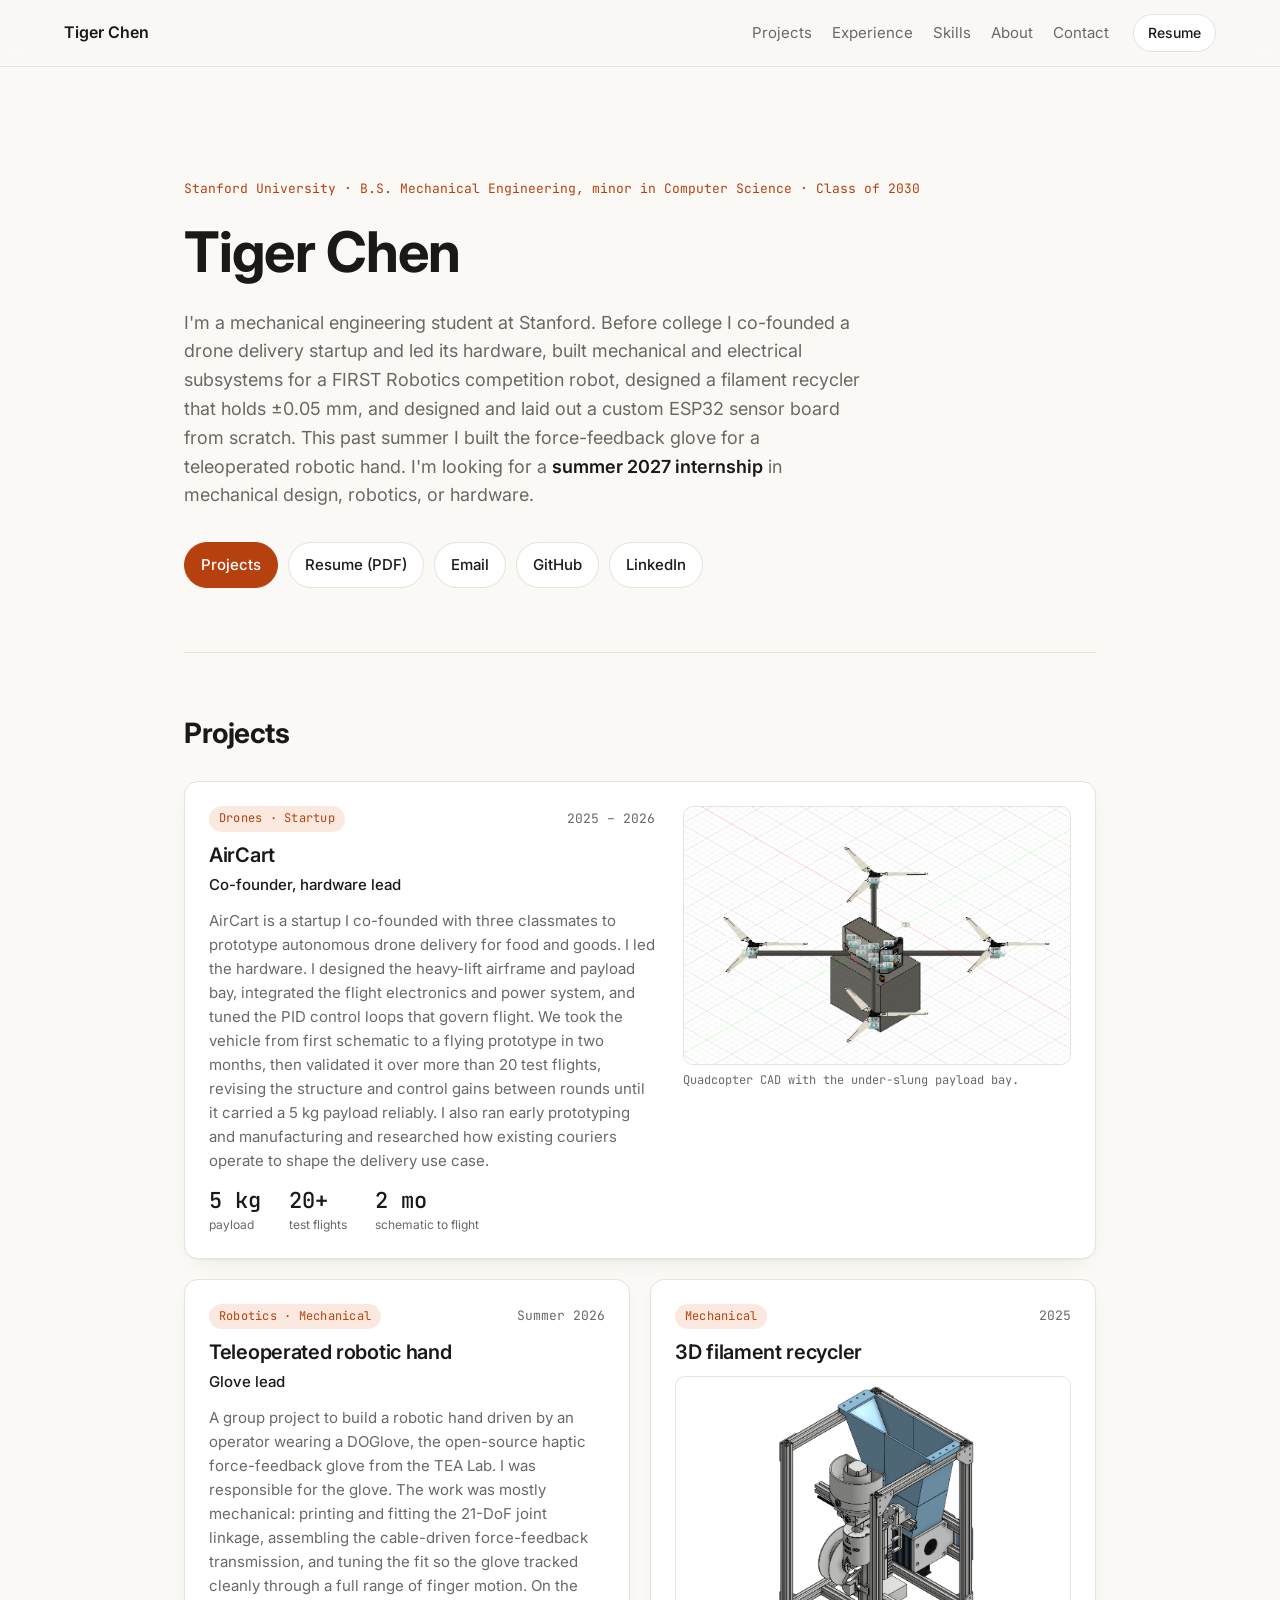
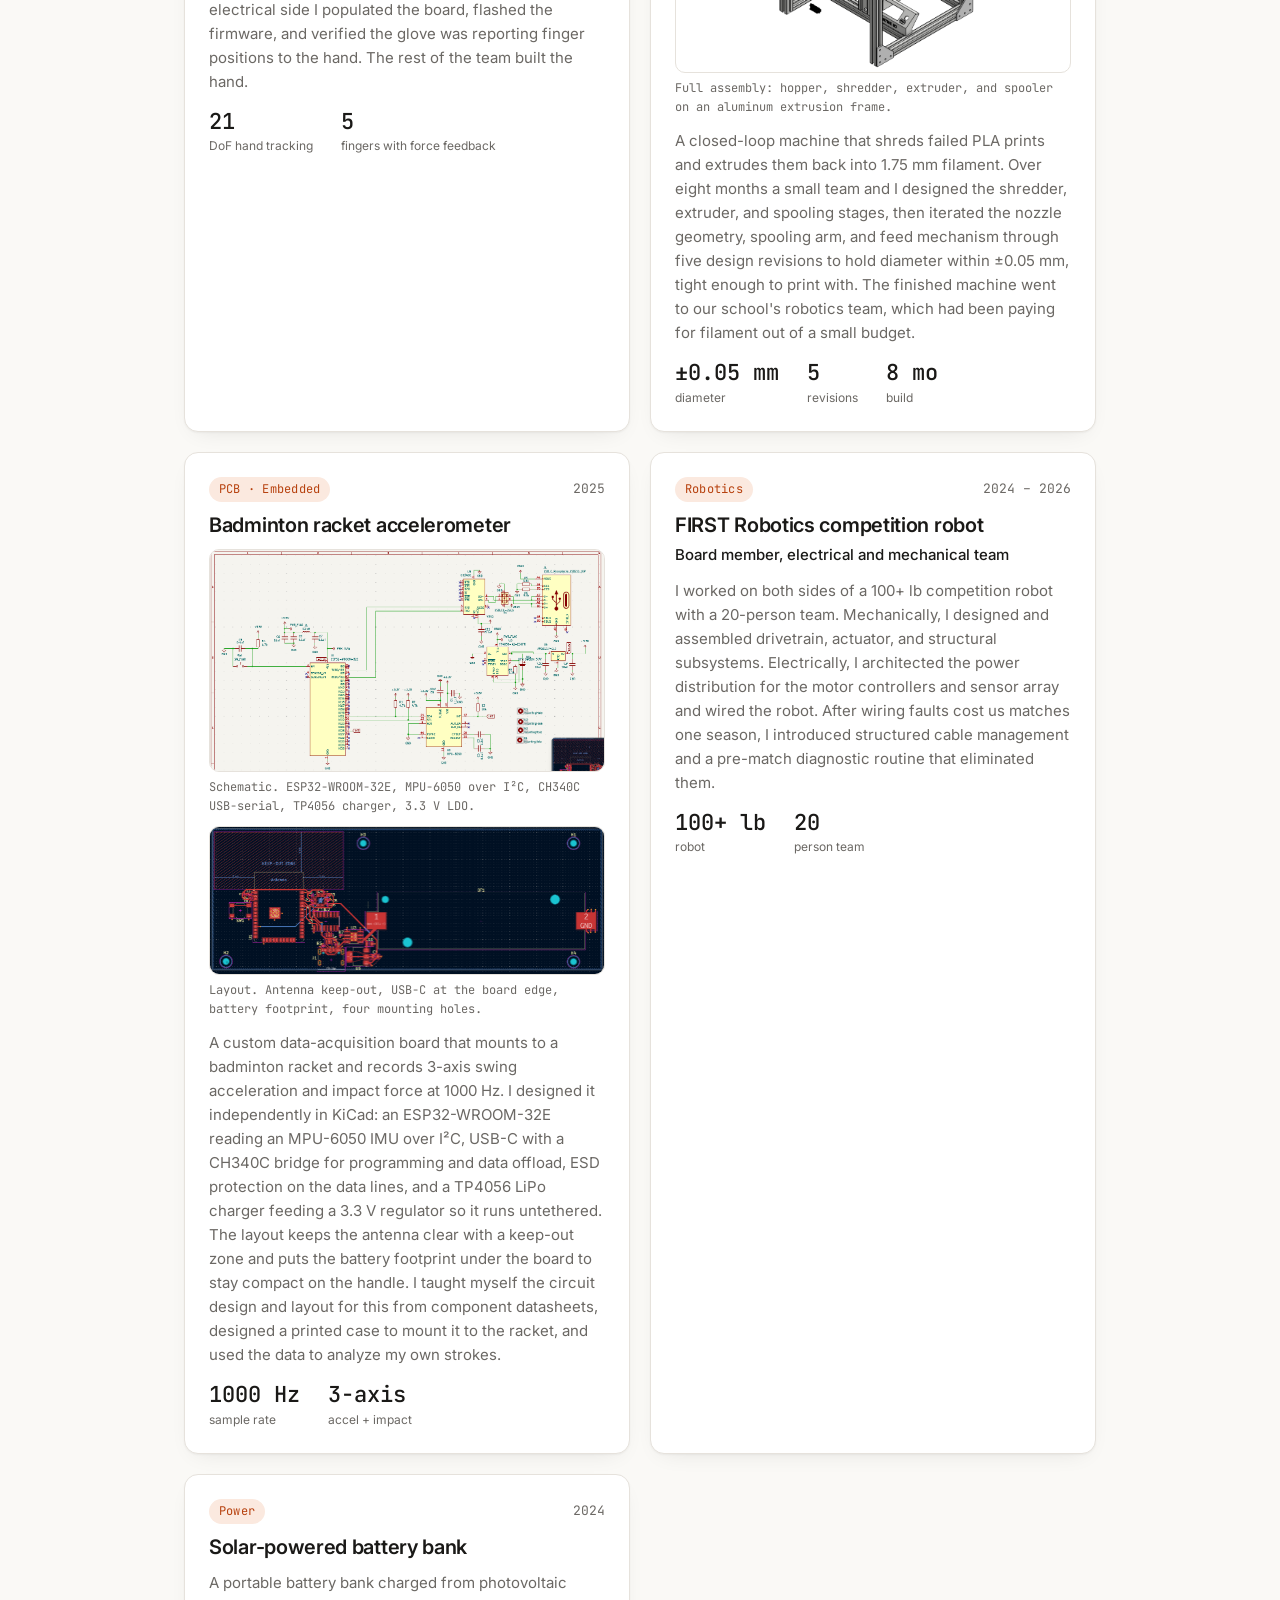
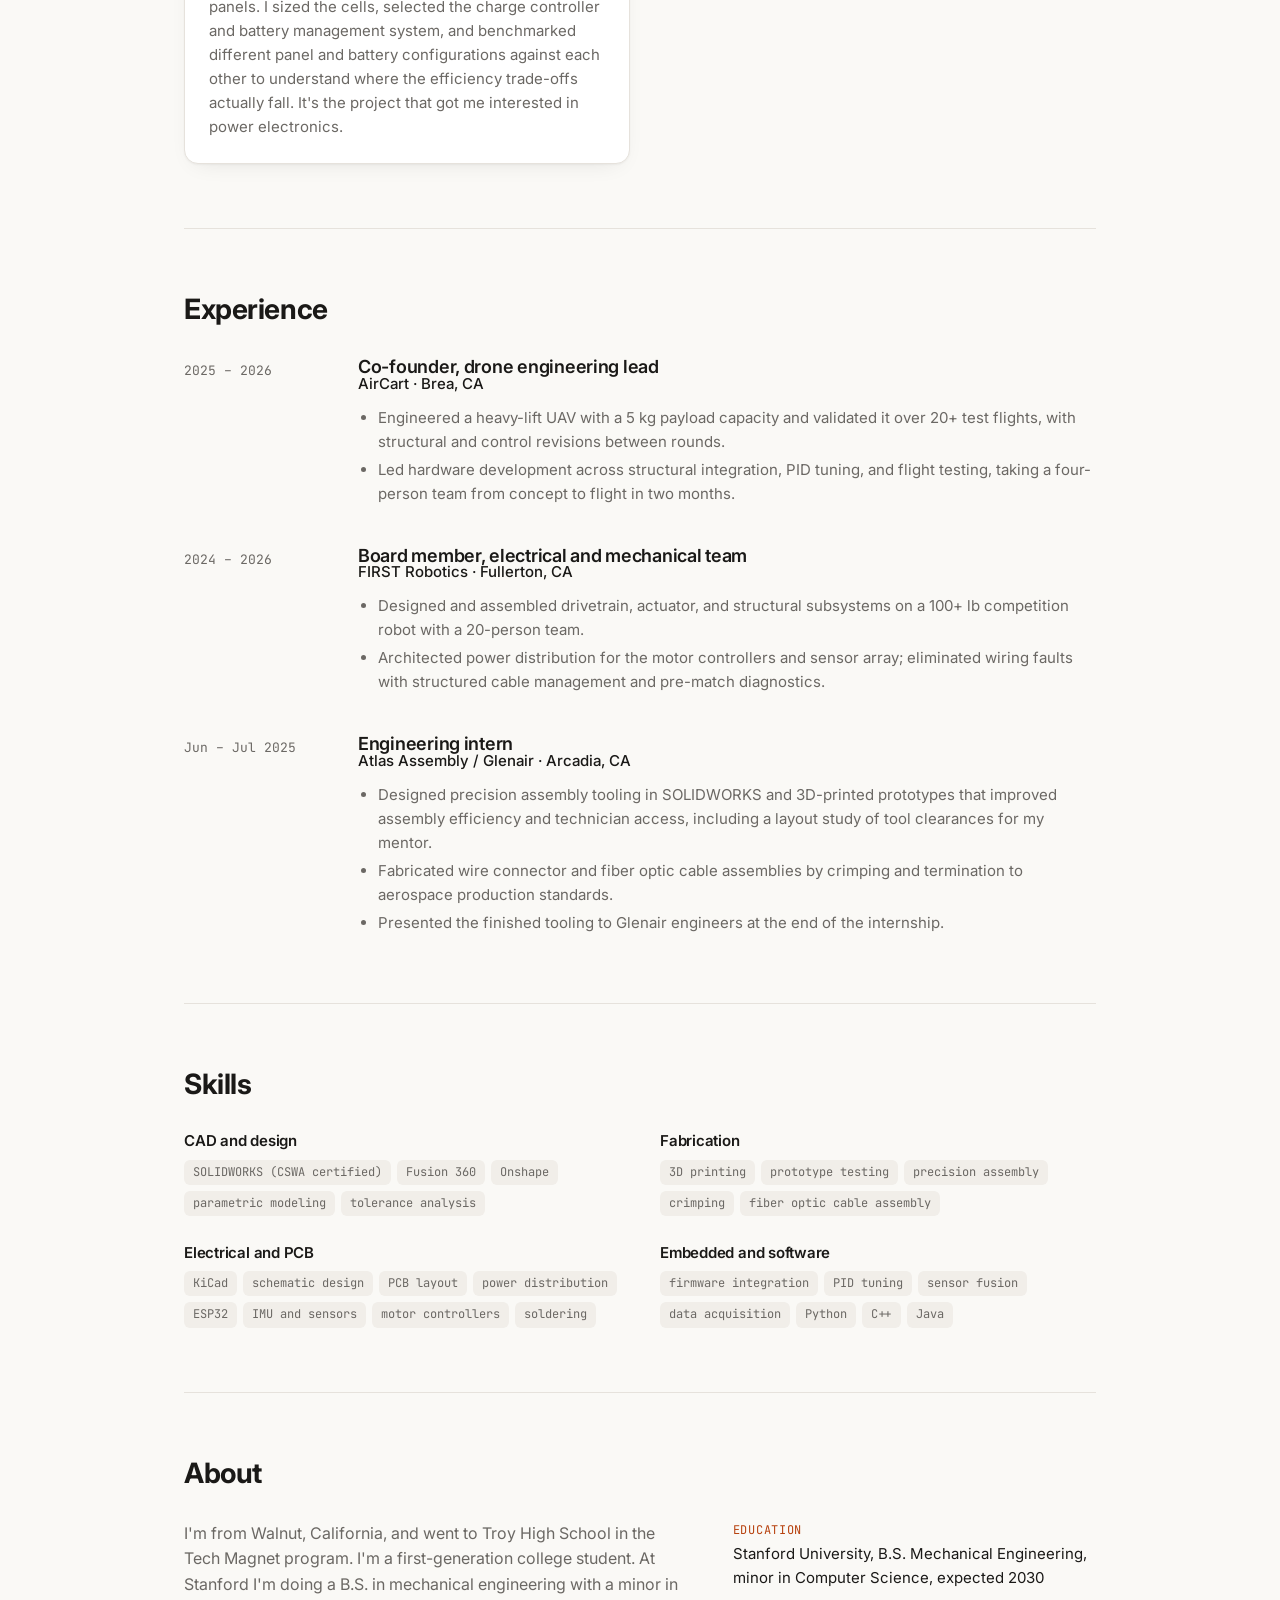
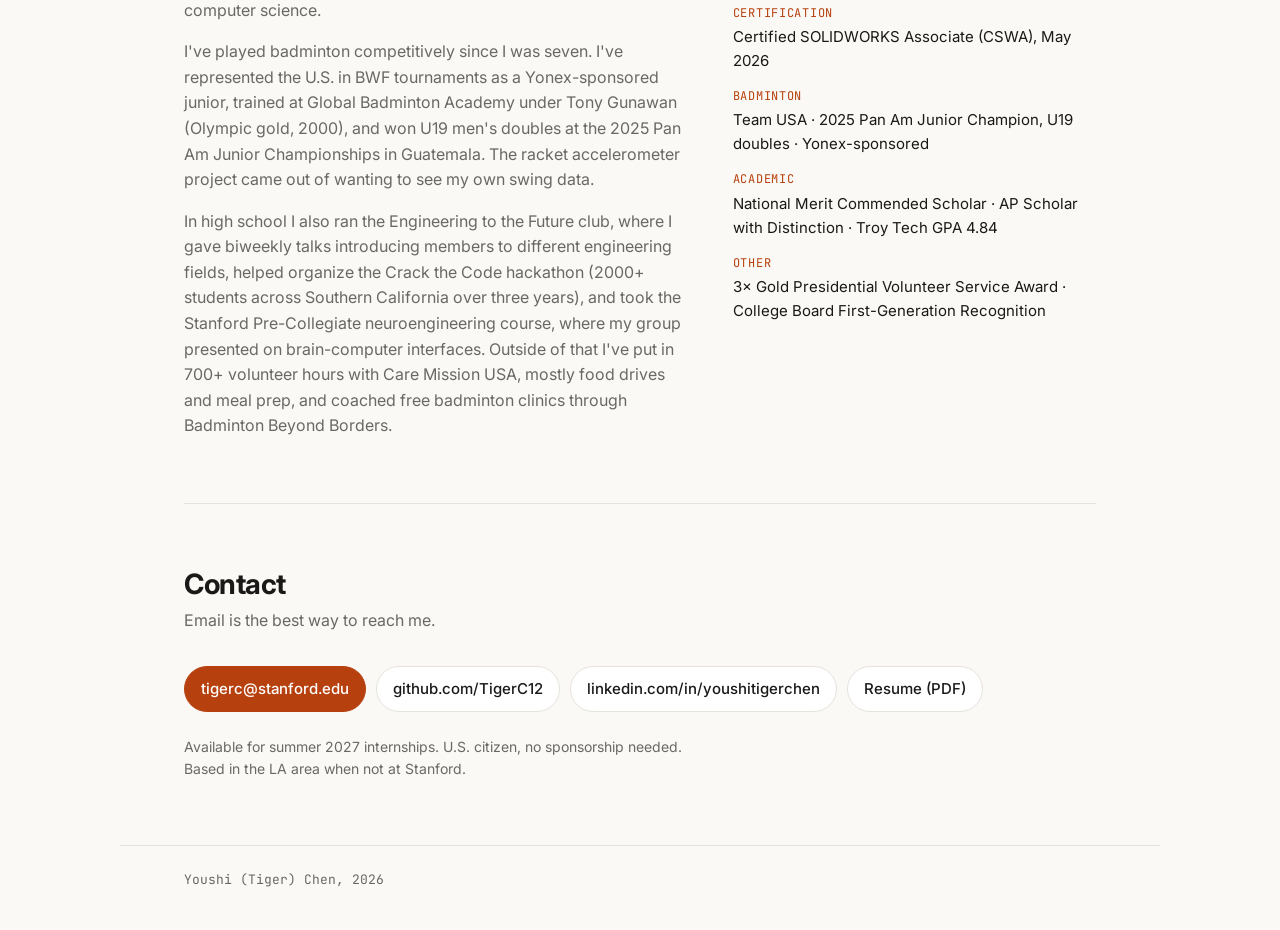
==== index.html @ f703af10 "Portfolio site Co-Authored-By: Claude Fable 5.1 <noreply@anthropic.com>" ====
<!doctype html>
<html lang="en">
<head>
  <meta charset="utf-8">
  <meta name="viewport" content="width=device-width, initial-scale=1">
  <title>Tiger Chen</title>
  <meta name="description" content="Tiger Chen. Mechanical engineering student at Stanford (class of 2030). Drones, robotics, custom PCBs, and a filament recycler. Looking for a summer 2027 internship.">
  <meta property="og:title" content="Tiger Chen">
  <meta property="og:description" content="Mechanical engineering student at Stanford. Looking for a summer 2027 internship.">
  <meta property="og:image" content="img/aircart-drone.png">
  <link rel="icon" href="data:image/svg+xml,%3Csvg xmlns='http://www.w3.org/2000/svg' viewBox='0 0 32 32'%3E%3Crect width='32' height='32' rx='6' fill='%23b7410e'/%3E%3Ctext x='16' y='22' font-family='monospace' font-size='18' font-weight='700' fill='white' text-anchor='middle'%3ETC%3C/text%3E%3C/svg%3E">
  <link rel="preconnect" href="https://fonts.googleapis.com">
  <link rel="preconnect" href="https://fonts.gstatic.com" crossorigin>
  <link href="https://fonts.googleapis.com/css2?family=Inter:wght@400;500;600;700&family=JetBrains+Mono:wght@400;500&display=swap" rel="stylesheet">
  <link rel="stylesheet" href="style.css">
</head>
<body>

<header class="nav">
  <a class="nav-brand" href="#top">Tiger Chen</a>
  <nav class="nav-links" aria-label="Sections">
    <a href="#projects">Projects</a>
    <a href="#experience">Experience</a>
    <a href="#skills">Skills</a>
    <a href="#about">About</a>
    <a href="#contact">Contact</a>
  </nav>
  <a class="btn btn-small" href="resume/Resume_Youshi_Tiger_Chen_Mechanical_Engineering.pdf" target="_blank" rel="noopener">Resume</a>
</header>

<main id="top">

  <!-- ============ HERO ============ -->
  <section class="hero">
    <p class="eyebrow mono">Stanford University · B.S. Mechanical Engineering, minor in Computer Science · Class of 2030</p>
    <h1>Tiger Chen</h1>
    <p class="lede">
      I'm a mechanical engineering student at Stanford. Before college I co-founded a drone delivery startup and led
      its hardware, built mechanical and electrical subsystems for a FIRST Robotics competition robot, designed a
      filament recycler that holds ±0.05 mm, and designed and laid out a custom ESP32 sensor board from scratch.
      This past summer I built the force-feedback glove for a teleoperated robotic hand. I'm looking for a
      <strong>summer 2027 internship</strong> in mechanical design, robotics, or hardware.
    </p>
    <div class="hero-actions">
      <a class="btn btn-primary" href="#projects">Projects</a>
      <a class="btn" href="resume/Resume_Youshi_Tiger_Chen_Mechanical_Engineering.pdf" target="_blank" rel="noopener">Resume (PDF)</a>
      <a class="btn" href="mailto:tigerc@stanford.edu">Email</a>
      <a class="btn" href="https://github.com/TigerC12" target="_blank" rel="noopener">GitHub</a>
      <a class="btn" href="https://www.linkedin.com/in/youshitigerchen" target="_blank" rel="noopener">LinkedIn</a>
    </div>
  </section>

  <!-- ============ PROJECTS ============ -->
  <section id="projects" class="section">
    <div class="section-head">
      <h2>Projects</h2>
    </div>

    <div class="grid">

      <article class="card card-featured">
        <div class="card-body">
          <div class="card-top">
            <span class="tag">Drones · Startup</span>
            <span class="mono muted">2025 – 2026</span>
          </div>
          <h3>AirCart</h3>
          <p class="role">Co-founder, hardware lead</p>
          <p>
            AirCart is a startup I co-founded with three classmates to prototype autonomous drone delivery for food
            and goods. I led the hardware. I designed the heavy-lift airframe and payload bay, integrated the
            flight electronics and power system, and tuned the PID control loops that govern flight. We took the
            vehicle from first schematic to a flying prototype in two months, then validated it over more than 20
            test flights, revising the structure and control gains between rounds until it carried a 5 kg payload
            reliably. I also ran early prototyping and manufacturing and researched how existing couriers operate
            to shape the delivery use case.
          </p>
          <ul class="stats">
            <li><b>5 kg</b><span>payload</span></li>
            <li><b>20+</b><span>test flights</span></li>
            <li><b>2 mo</b><span>schematic to flight</span></li>
          </ul>
        </div>
        <figure>
          <img class="card-img" src="img/aircart-drone.png" alt="CAD model of the AirCart quadcopter with a boxed payload bay slung under the center of the frame" loading="lazy">
          <figcaption>Quadcopter CAD with the under-slung payload bay.</figcaption>
        </figure>
      </article>

      <article class="card">
        <div class="card-top">
          <span class="tag">Robotics · Mechanical</span>
          <span class="mono muted">Summer 2026</span>
        </div>
        <h3>Teleoperated robotic hand</h3>
        <p class="role">Glove lead</p>
        <p>
          A group project to build a robotic hand driven by an operator wearing a
          <a href="https://tea-lab.github.io/DOGlove/index.html" target="_blank" rel="noopener">DOGlove</a>, the
          open-source haptic force-feedback glove from the TEA Lab. I was responsible for the glove. The work was
          mostly mechanical: printing and fitting the 21-DoF joint linkage, assembling the cable-driven
          force-feedback transmission, and tuning the fit so the glove tracked cleanly through a full range of finger
          motion. On the electrical side I populated the board, flashed the firmware, and verified the glove was
          reporting finger positions to the hand. The rest of the team built the hand.
        </p>
        <ul class="stats">
          <li><b>21</b><span>DoF hand tracking</span></li>
          <li><b>5</b><span>fingers with force feedback</span></li>
        </ul>
      </article>

      <article class="card">
        <div class="card-top">
          <span class="tag">Mechanical</span>
          <span class="mono muted">2025</span>
        </div>
        <h3>3D filament recycler</h3>
        <figure>
          <img class="card-img fit" src="img/filament-recycler.png" alt="CAD assembly of the filament recycler: aluminum extrusion frame, blue hopper feeding a shredder, extruder, and spooling drum" loading="lazy">
          <figcaption>Full assembly: hopper, shredder, extruder, and spooler on an aluminum extrusion frame.</figcaption>
        </figure>
        <p>
          A closed-loop machine that shreds failed PLA prints and extrudes them back into 1.75 mm filament. Over eight
          months a small team and I designed the shredder, extruder, and spooling stages, then iterated the nozzle
          geometry, spooling arm, and feed mechanism through five design revisions to hold diameter within ±0.05 mm,
          tight enough to print with. The finished machine went to our school's robotics team, which had been paying
          for filament out of a small budget.
        </p>
        <ul class="stats">
          <li><b>±0.05 mm</b><span>diameter</span></li>
          <li><b>5</b><span>revisions</span></li>
          <li><b>8 mo</b><span>build</span></li>
        </ul>
      </article>

      <article class="card">
        <div class="card-top">
          <span class="tag">PCB · Embedded</span>
          <span class="mono muted">2025</span>
        </div>
        <h3>Badminton racket accelerometer</h3>
        <div class="card-media">
          <figure>
            <img class="card-img" src="img/racket-pcb-schematic.png" alt="KiCad schematic: ESP32-WROOM-32E, MPU-6050 IMU, CH340C USB-serial bridge, USB-C receptacle, TP4056 LiPo charger, and AMS1117 3.3 V regulator" loading="lazy">
            <figcaption>Schematic. ESP32-WROOM-32E, MPU-6050 over I²C, CH340C USB-serial, TP4056 charger, 3.3 V LDO.</figcaption>
          </figure>
          <figure>
            <img class="card-img" src="img/racket-pcb-layout.png" alt="KiCad PCB layout with antenna keep-out zone, ESP32 module, USB-C connector, and a LiPo battery footprint with four mounting holes" loading="lazy">
            <figcaption>Layout. Antenna keep-out, USB-C at the board edge, battery footprint, four mounting holes.</figcaption>
          </figure>
        </div>
        <p>
          A custom data-acquisition board that mounts to a badminton racket and records 3-axis swing acceleration and
          impact force at 1000 Hz. I designed it independently in KiCad: an ESP32-WROOM-32E reading an MPU-6050 IMU
          over I²C, USB-C with a CH340C bridge for programming and data offload, ESD protection on the data lines, and
          a TP4056 LiPo charger feeding a 3.3 V regulator so it runs untethered. The layout keeps the antenna clear
          with a keep-out zone and puts the battery footprint under the board to stay compact on the handle. I taught
          myself the circuit design and layout for this from component datasheets, designed a printed case to mount it
          to the racket, and used the data to analyze my own strokes.
        </p>
        <ul class="stats">
          <li><b>1000 Hz</b><span>sample rate</span></li>
          <li><b>3-axis</b><span>accel + impact</span></li>
        </ul>
      </article>

      <article class="card">
        <div class="card-top">
          <span class="tag">Robotics</span>
          <span class="mono muted">2024 – 2026</span>
        </div>
        <h3>FIRST Robotics competition robot</h3>
        <p class="role">Board member, electrical and mechanical team</p>
        <p>
          I worked on both sides of a 100+ lb competition robot with a 20-person team. Mechanically, I designed and
          assembled drivetrain, actuator, and structural subsystems. Electrically, I architected the power
          distribution for the motor controllers and sensor array and wired the robot. After wiring faults cost us
          matches one season, I introduced structured cable management and a pre-match diagnostic routine that
          eliminated them.
        </p>
        <ul class="stats">
          <li><b>100+ lb</b><span>robot</span></li>
          <li><b>20</b><span>person team</span></li>
        </ul>
      </article>

      <article class="card">
        <div class="card-top">
          <span class="tag">Power</span>
          <span class="mono muted">2024</span>
        </div>
        <h3>Solar-powered battery bank</h3>
        <p>
          A portable battery bank charged from photovoltaic panels. I sized the cells, selected the charge controller
          and battery management system, and benchmarked different panel and battery configurations against each
          other to understand where the efficiency trade-offs actually fall. It's the project that got me interested
          in power electronics.
        </p>
      </article>

    </div>
  </section>

  <!-- ============ EXPERIENCE ============ -->
  <section id="experience" class="section">
    <div class="section-head">
      <h2>Experience</h2>
    </div>

    <ol class="timeline">
      <li>
        <div class="tl-when mono">2025 – 2026</div>
        <div class="tl-body">
          <h3>Co-founder, drone engineering lead</h3>
          <p class="role">AirCart · Brea, CA</p>
          <ul>
            <li>Engineered a heavy-lift UAV with a 5 kg payload capacity and validated it over 20+ test flights, with structural and control revisions between rounds.</li>
            <li>Led hardware development across structural integration, PID tuning, and flight testing, taking a four-person team from concept to flight in two months.</li>
          </ul>
        </div>
      </li>
      <li>
        <div class="tl-when mono">2024 – 2026</div>
        <div class="tl-body">
          <h3>Board member, electrical and mechanical team</h3>
          <p class="role">FIRST Robotics · Fullerton, CA</p>
          <ul>
            <li>Designed and assembled drivetrain, actuator, and structural subsystems on a 100+ lb competition robot with a 20-person team.</li>
            <li>Architected power distribution for the motor controllers and sensor array; eliminated wiring faults with structured cable management and pre-match diagnostics.</li>
          </ul>
        </div>
      </li>
      <li>
        <div class="tl-when mono">Jun – Jul 2025</div>
        <div class="tl-body">
          <h3>Engineering intern</h3>
          <p class="role">Atlas Assembly / Glenair · Arcadia, CA</p>
          <ul>
            <li>Designed precision assembly tooling in SOLIDWORKS and 3D-printed prototypes that improved assembly efficiency and technician access, including a layout study of tool clearances for my mentor.</li>
            <li>Fabricated wire connector and fiber optic cable assemblies by crimping and termination to aerospace production standards.</li>
            <li>Presented the finished tooling to Glenair engineers at the end of the internship.</li>
          </ul>
        </div>
      </li>
    </ol>
  </section>

  <!-- ============ SKILLS ============ -->
  <section id="skills" class="section">
    <div class="section-head">
      <h2>Skills</h2>
    </div>
    <div class="skills">
      <div class="skill-group">
        <h3>CAD and design</h3>
        <ul class="chips">
          <li>SOLIDWORKS (CSWA certified)</li><li>Fusion 360</li><li>Onshape</li><li>parametric modeling</li><li>tolerance analysis</li>
        </ul>
      </div>
      <div class="skill-group">
        <h3>Fabrication</h3>
        <ul class="chips">
          <li>3D printing</li><li>prototype testing</li><li>precision assembly</li><li>crimping</li><li>fiber optic cable assembly</li>
        </ul>
      </div>
      <div class="skill-group">
        <h3>Electrical and PCB</h3>
        <ul class="chips">
          <li>KiCad</li><li>schematic design</li><li>PCB layout</li><li>power distribution</li><li>ESP32</li><li>IMU and sensors</li><li>motor controllers</li><li>soldering</li>
        </ul>
      </div>
      <div class="skill-group">
        <h3>Embedded and software</h3>
        <ul class="chips">
          <li>firmware integration</li><li>PID tuning</li><li>sensor fusion</li><li>data acquisition</li><li>Python</li><li>C++</li><li>Java</li>
        </ul>
      </div>
    </div>
  </section>

  <!-- ============ ABOUT ============ -->
  <section id="about" class="section">
    <div class="section-head">
      <h2>About</h2>
    </div>
    <div class="about">
      <div class="about-text">
        <p>
          I'm from Walnut, California, and went to Troy High School in the Tech Magnet program. I'm a first-generation
          college student. At Stanford I'm doing a B.S. in mechanical engineering with a minor in computer science.
        </p>
        <p>
          I've played badminton competitively since I was seven. I've represented the U.S. in BWF tournaments as a
          Yonex-sponsored junior, trained at Global Badminton Academy under Tony Gunawan (Olympic gold, 2000), and won
          U19 men's doubles at the 2025 Pan Am Junior Championships in Guatemala. The racket accelerometer project came
          out of wanting to see my own swing data.
        </p>
        <p>
          In high school I also ran the Engineering to the Future club, where I gave biweekly talks introducing
          members to different engineering fields, helped organize the Crack the Code hackathon (2000+ students across
          Southern California over three years), and took the Stanford Pre-Collegiate neuroengineering course, where
          my group presented on brain-computer interfaces. Outside of that I've put in 700+ volunteer hours with Care
          Mission USA, mostly food drives and meal prep, and coached free badminton clinics through Badminton Beyond
          Borders.
        </p>
      </div>
      <dl class="facts">
        <div><dt>Education</dt><dd>Stanford University, B.S. Mechanical Engineering, minor in Computer Science, expected 2030</dd></div>
        <div><dt>Certification</dt><dd>Certified SOLIDWORKS Associate (CSWA), May 2026</dd></div>
        <div><dt>Badminton</dt><dd>Team USA · 2025 Pan Am Junior Champion, U19 doubles · Yonex-sponsored</dd></div>
        <div><dt>Academic</dt><dd>National Merit Commended Scholar · AP Scholar with Distinction · Troy Tech GPA 4.84</dd></div>
        <div><dt>Other</dt><dd>3× Gold Presidential Volunteer Service Award · College Board First-Generation Recognition</dd></div>
      </dl>
    </div>
  </section>

  <!-- ============ CONTACT ============ -->
  <section id="contact" class="section contact">
    <div class="section-head">
      <h2>Contact</h2>
      <p class="section-sub">Email is the best way to reach me.</p>
    </div>
    <div class="hero-actions">
      <a class="btn btn-primary" href="mailto:tigerc@stanford.edu">tigerc@stanford.edu</a>
      <a class="btn" href="https://github.com/TigerC12" target="_blank" rel="noopener">github.com/TigerC12</a>
      <a class="btn" href="https://www.linkedin.com/in/youshitigerchen" target="_blank" rel="noopener">linkedin.com/in/youshitigerchen</a>
      <a class="btn" href="resume/Resume_Youshi_Tiger_Chen_Mechanical_Engineering.pdf" target="_blank" rel="noopener">Resume (PDF)</a>
    </div>
    <p class="muted small contact-note">
      Available for summer 2027 internships. U.S. citizen, no sponsorship needed. Based in the LA area when not at Stanford.
    </p>
  </section>

</main>

<footer class="footer mono muted">
  <span>Youshi (Tiger) Chen, 2026</span>
</footer>

</body>
</html>
---- style.css ----
/* ---------- tokens ---------- */
:root {
  --bg: #faf9f6;
  --bg-elev: #ffffff;
  --fg: #1a1917;
  --fg-muted: #6b6864;
  --line: #e6e2dc;
  --accent: #b7410e;
  --accent-soft: #fbe9df;
  --chip: #f1eee9;
  --shadow: 0 1px 2px rgba(0,0,0,.04), 0 8px 24px -12px rgba(0,0,0,.12);
  --radius: 14px;
  --font: "Inter", system-ui, -apple-system, "Segoe UI", Roboto, sans-serif;
  --mono: "JetBrains Mono", ui-monospace, "SF Mono", Menlo, Consolas, monospace;
  color-scheme: light dark;
}
@media (prefers-color-scheme: dark) {
  :root {
    --bg: #131211;
    --bg-elev: #1c1b19;
    --fg: #ecebe8;
    --fg-muted: #9c9891;
    --line: #2c2a27;
    --accent: #f0864a;
    --accent-soft: #3a2113;
    --chip: #262421;
    --shadow: 0 1px 2px rgba(0,0,0,.4), 0 8px 24px -12px rgba(0,0,0,.6);
  }
}

/* ---------- base ---------- */
* { box-sizing: border-box; }
html { scroll-behavior: smooth; scroll-padding-top: 72px; }
body {
  margin: 0;
  background: var(--bg);
  color: var(--fg);
  font-family: var(--font);
  font-size: 16px;
  line-height: 1.6;
  -webkit-font-smoothing: antialiased;
}
a { color: inherit; text-decoration: none; }
a:hover { color: var(--accent); }
h1, h2, h3 { line-height: 1.15; margin: 0; letter-spacing: -0.015em; }
h1 { font-size: clamp(2.25rem, 5vw, 3.5rem); font-weight: 700; }
h2 { font-size: 1.75rem; font-weight: 700; }
h3 { font-size: 1.125rem; font-weight: 600; }
p { margin: 0; }
ul, ol { margin: 0; padding: 0; list-style: none; }
.mono { font-family: var(--mono); font-size: .8125rem; }
.muted { color: var(--fg-muted); }
.small { font-size: .875rem; }
.accent { color: var(--accent); }
strong { font-weight: 600; }

/* ---------- nav ---------- */
.nav {
  position: sticky; top: 0; z-index: 10;
  display: flex; align-items: center; gap: 24px;
  padding: 14px clamp(20px, 5vw, 64px);
  background: color-mix(in srgb, var(--bg) 86%, transparent);
  backdrop-filter: blur(10px);
  border-bottom: 1px solid var(--line);
}
.nav-brand { font-weight: 600; font-size: 1rem; }
.nav-links { display: flex; gap: 20px; margin-left: auto; font-size: .9375rem; }
.nav-links a { color: var(--fg-muted); }
.nav-links a:hover { color: var(--fg); }

/* ---------- buttons ---------- */
.btn {
  display: inline-flex; align-items: center; gap: 6px;
  padding: 10px 16px; border-radius: 999px;
  border: 1px solid var(--line); background: var(--bg-elev);
  font-weight: 500; font-size: .9375rem; white-space: nowrap;
  transition: border-color .15s, background .15s, color .15s;
}
.btn:hover { border-color: var(--accent); color: var(--accent); }
.btn-primary { background: var(--accent); border-color: var(--accent); color: #fff; }
.btn-primary:hover { color: #fff; filter: brightness(1.08); }
.btn-small { padding: 7px 14px; font-size: .875rem; }

/* ---------- layout ---------- */
main { max-width: 1040px; margin: 0 auto; padding: 0 clamp(20px, 5vw, 64px); }
.section { padding: 64px 0; border-top: 1px solid var(--line); }
.section-head { margin-bottom: 32px; }
.section-sub { color: var(--fg-muted); margin-top: 8px; max-width: 60ch; }

/* ---------- hero ---------- */
.hero { padding: clamp(56px, 10vw, 112px) 0 64px; }
.eyebrow { color: var(--accent); margin-bottom: 20px; }
.lede { margin-top: 24px; font-size: 1.125rem; max-width: 62ch; color: var(--fg-muted); }
.lede strong { color: var(--fg); }
.hero-actions { display: flex; flex-wrap: wrap; gap: 10px; margin-top: 32px; }
.contact-note { margin-top: 24px; max-width: 60ch; }

/* ---------- project cards ---------- */
.grid { display: grid; grid-template-columns: repeat(2, 1fr); gap: 20px; }
.card {
  display: flex; flex-direction: column; gap: 12px;
  padding: 24px; border-radius: var(--radius);
  background: var(--bg-elev); border: 1px solid var(--line); box-shadow: var(--shadow);
}
.card-featured { grid-column: 1 / -1; }
.card-top { display: flex; justify-content: space-between; align-items: center; gap: 12px; }
.tag {
  font-family: var(--mono); font-size: .75rem; letter-spacing: .02em;
  color: var(--accent); background: var(--accent-soft);
  padding: 3px 10px; border-radius: 999px;
}
.card h3 { font-size: 1.25rem; }
.card p { color: var(--fg-muted); font-size: .9375rem; }
.card .role, .tl-body .role { color: var(--fg); font-size: .9375rem; font-weight: 500; margin-top: -6px; }
.stats { display: flex; flex-wrap: wrap; gap: 8px 28px; margin-top: 4px; }
.stats li { display: flex; flex-direction: column; }
.stats b { font-family: var(--mono); font-size: 1.375rem; font-weight: 500; color: var(--fg); line-height: 1.1; }
.stats span { font-size: .75rem; color: var(--fg-muted); margin-top: 2px; }
.chips { display: flex; flex-wrap: wrap; gap: 6px; margin-top: auto; padding-top: 6px; }
.chips li {
  font-family: var(--mono); font-size: .75rem;
  background: var(--chip); color: var(--fg-muted);
  padding: 3px 9px; border-radius: 6px;
}

/* ---------- timeline ---------- */
.timeline { display: flex; flex-direction: column; gap: 36px; }
.timeline > li { display: grid; grid-template-columns: 150px 1fr; gap: 24px; }
.tl-when { color: var(--fg-muted); padding-top: 4px; }
.tl-body ul { list-style: disc; padding-left: 20px; margin-top: 10px; color: var(--fg-muted); font-size: .9375rem; }
.tl-body li { margin-bottom: 4px; }

/* ---------- skills ---------- */
.skills { display: grid; grid-template-columns: repeat(2, 1fr); gap: 28px 40px; }
.skill-group h3 { font-size: .9375rem; margin-bottom: 10px; }
.skill-group .chips { margin-top: 0; padding-top: 0; }

/* ---------- about ---------- */
.about { display: grid; grid-template-columns: 1.4fr 1fr; gap: 40px; align-items: start; }
.about-text { display: flex; flex-direction: column; gap: 16px; color: var(--fg-muted); }
.facts { margin: 0; display: flex; flex-direction: column; gap: 14px; }
.facts dt { font-family: var(--mono); font-size: .75rem; color: var(--accent); text-transform: uppercase; letter-spacing: .06em; }
.facts dd { margin: 2px 0 0; font-size: .9375rem; }

/* ---------- contact / footer ---------- */
.contact .hero-actions { margin-top: 0; }
.footer {
  max-width: 1040px; margin: 0 auto; padding: 24px clamp(20px, 5vw, 64px) 40px;
  border-top: 1px solid var(--line); display: flex; justify-content: space-between; flex-wrap: wrap; gap: 8px;
}

/* ---------- responsive ---------- */
@media (max-width: 760px) {
  .nav { gap: 12px; }
  .nav-links { display: none; }
  .grid, .skills, .about { grid-template-columns: 1fr; }
  .timeline > li { grid-template-columns: 1fr; gap: 6px; }
  .section { padding: 48px 0; }
}

/* ---------- project images ---------- */
.card-img {
  display: block; width: 100%; height: auto;
  border-radius: 10px; border: 1px solid var(--line);
  background: #fff;
}
.card-img.fit { aspect-ratio: 4 / 3; object-fit: contain; }
.card-media { display: grid; gap: 10px; }
.card-featured { display: grid; grid-template-columns: 1.15fr 1fr; gap: 24px 28px; align-items: start; }
.card-featured .card-body { display: flex; flex-direction: column; gap: 12px; }
.card-featured .card-img { aspect-ratio: 3 / 2; object-fit: cover; }
figcaption { font-family: var(--mono); font-size: .75rem; color: var(--fg-muted); margin-top: 6px; }
figure { margin: 0; }
@media (max-width: 760px) {
  .card-featured { grid-template-columns: 1fr; }
}
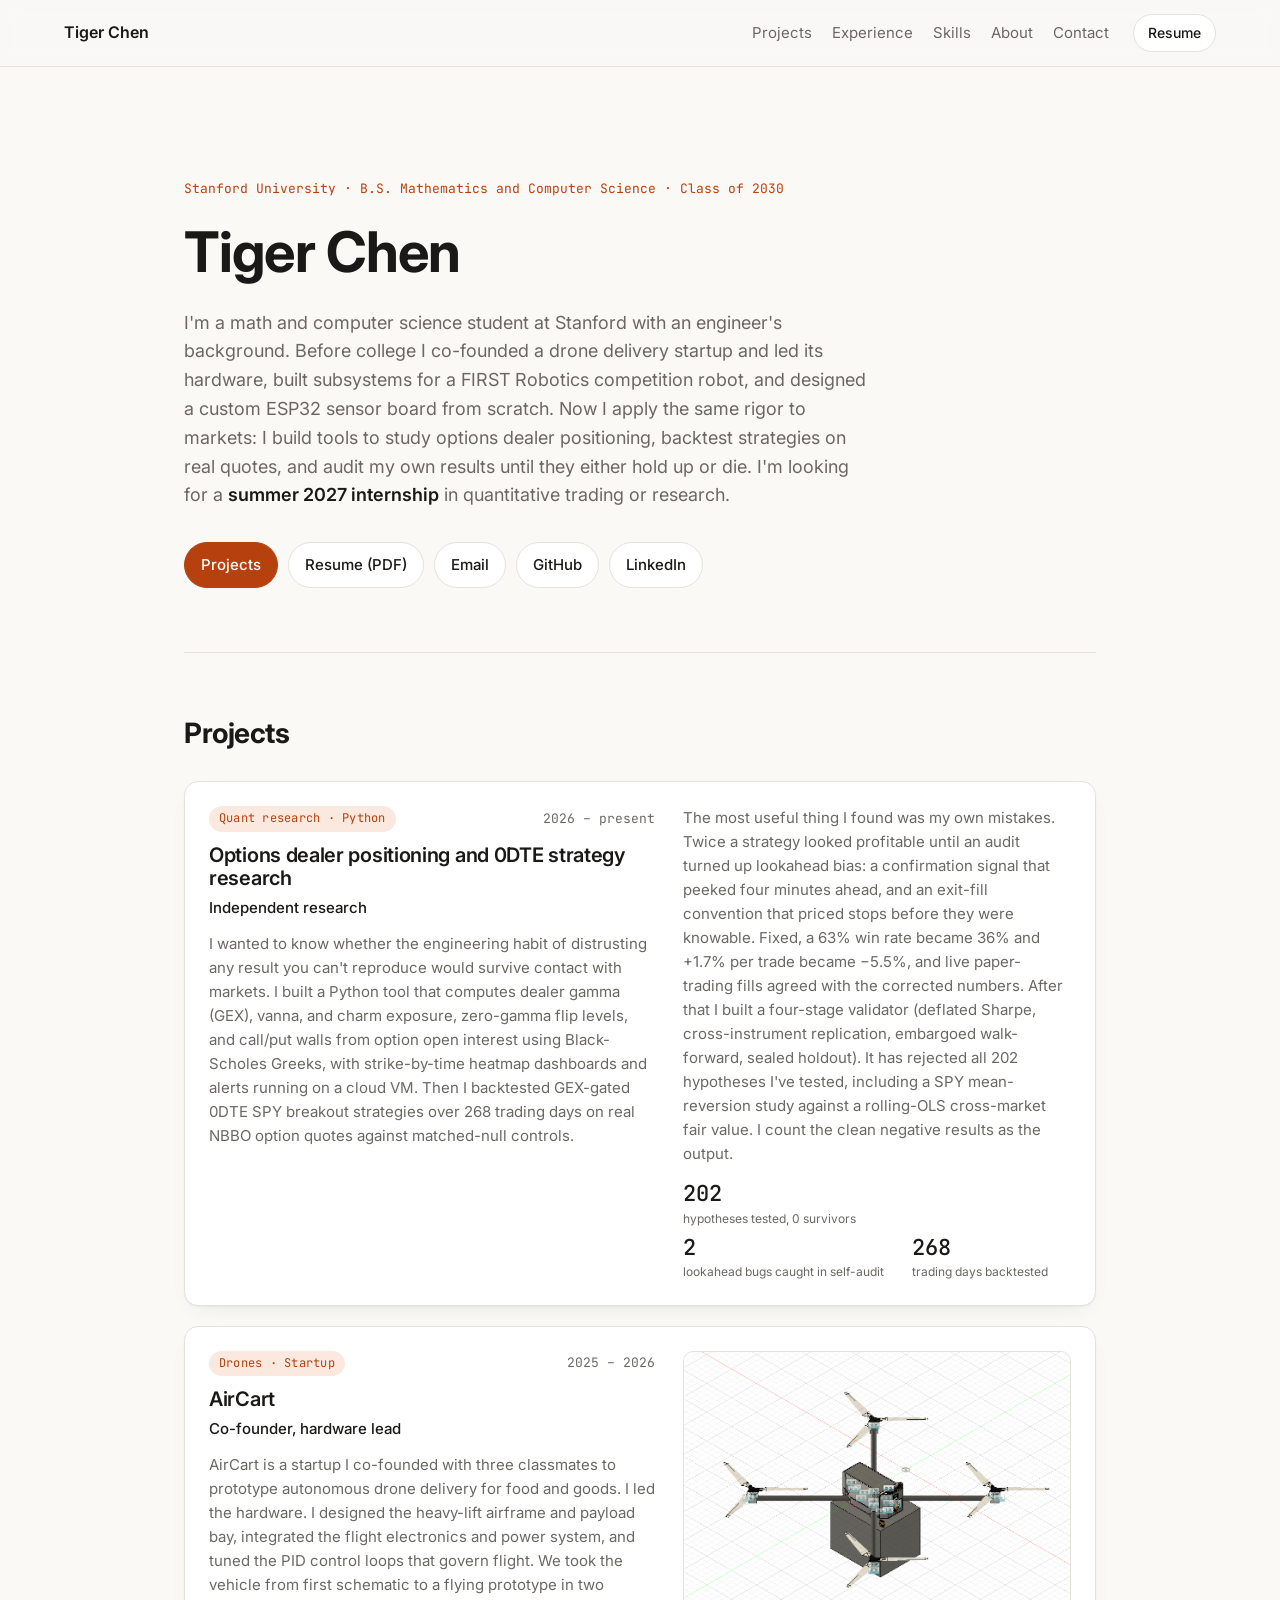
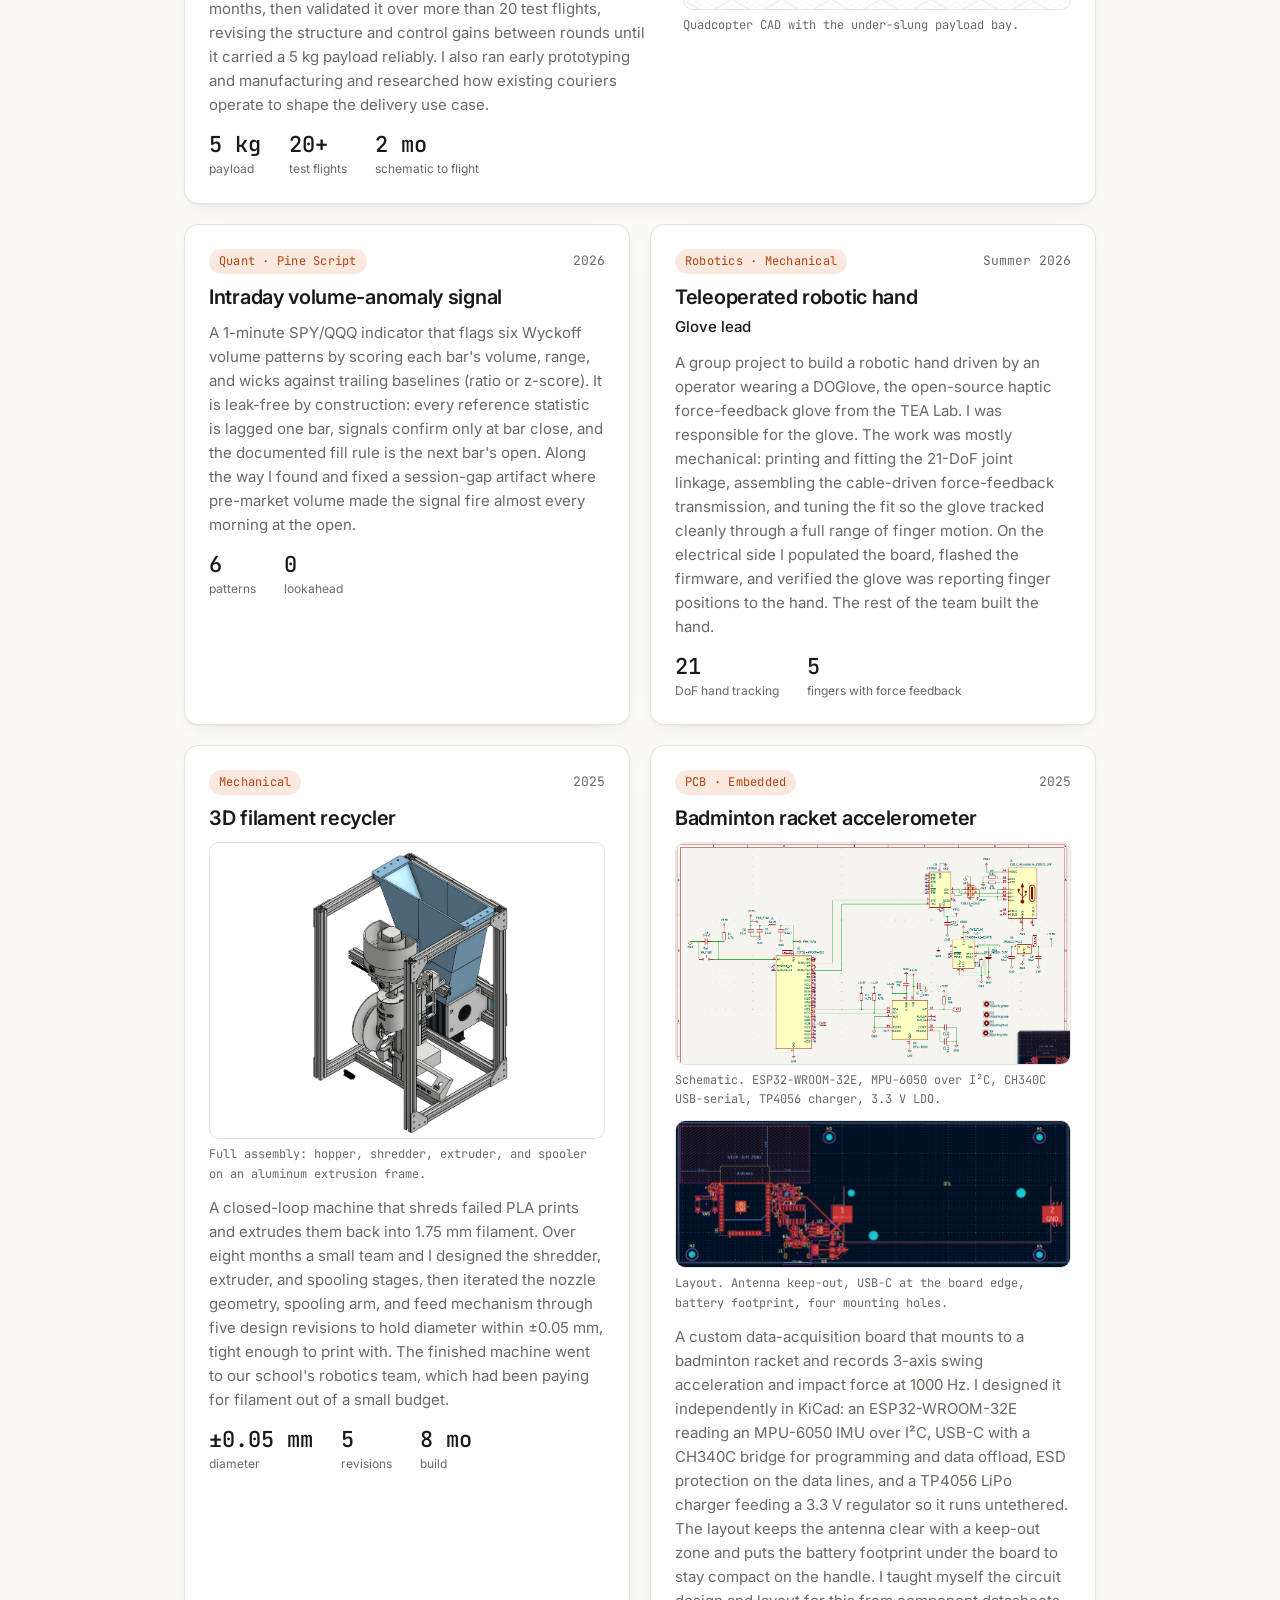
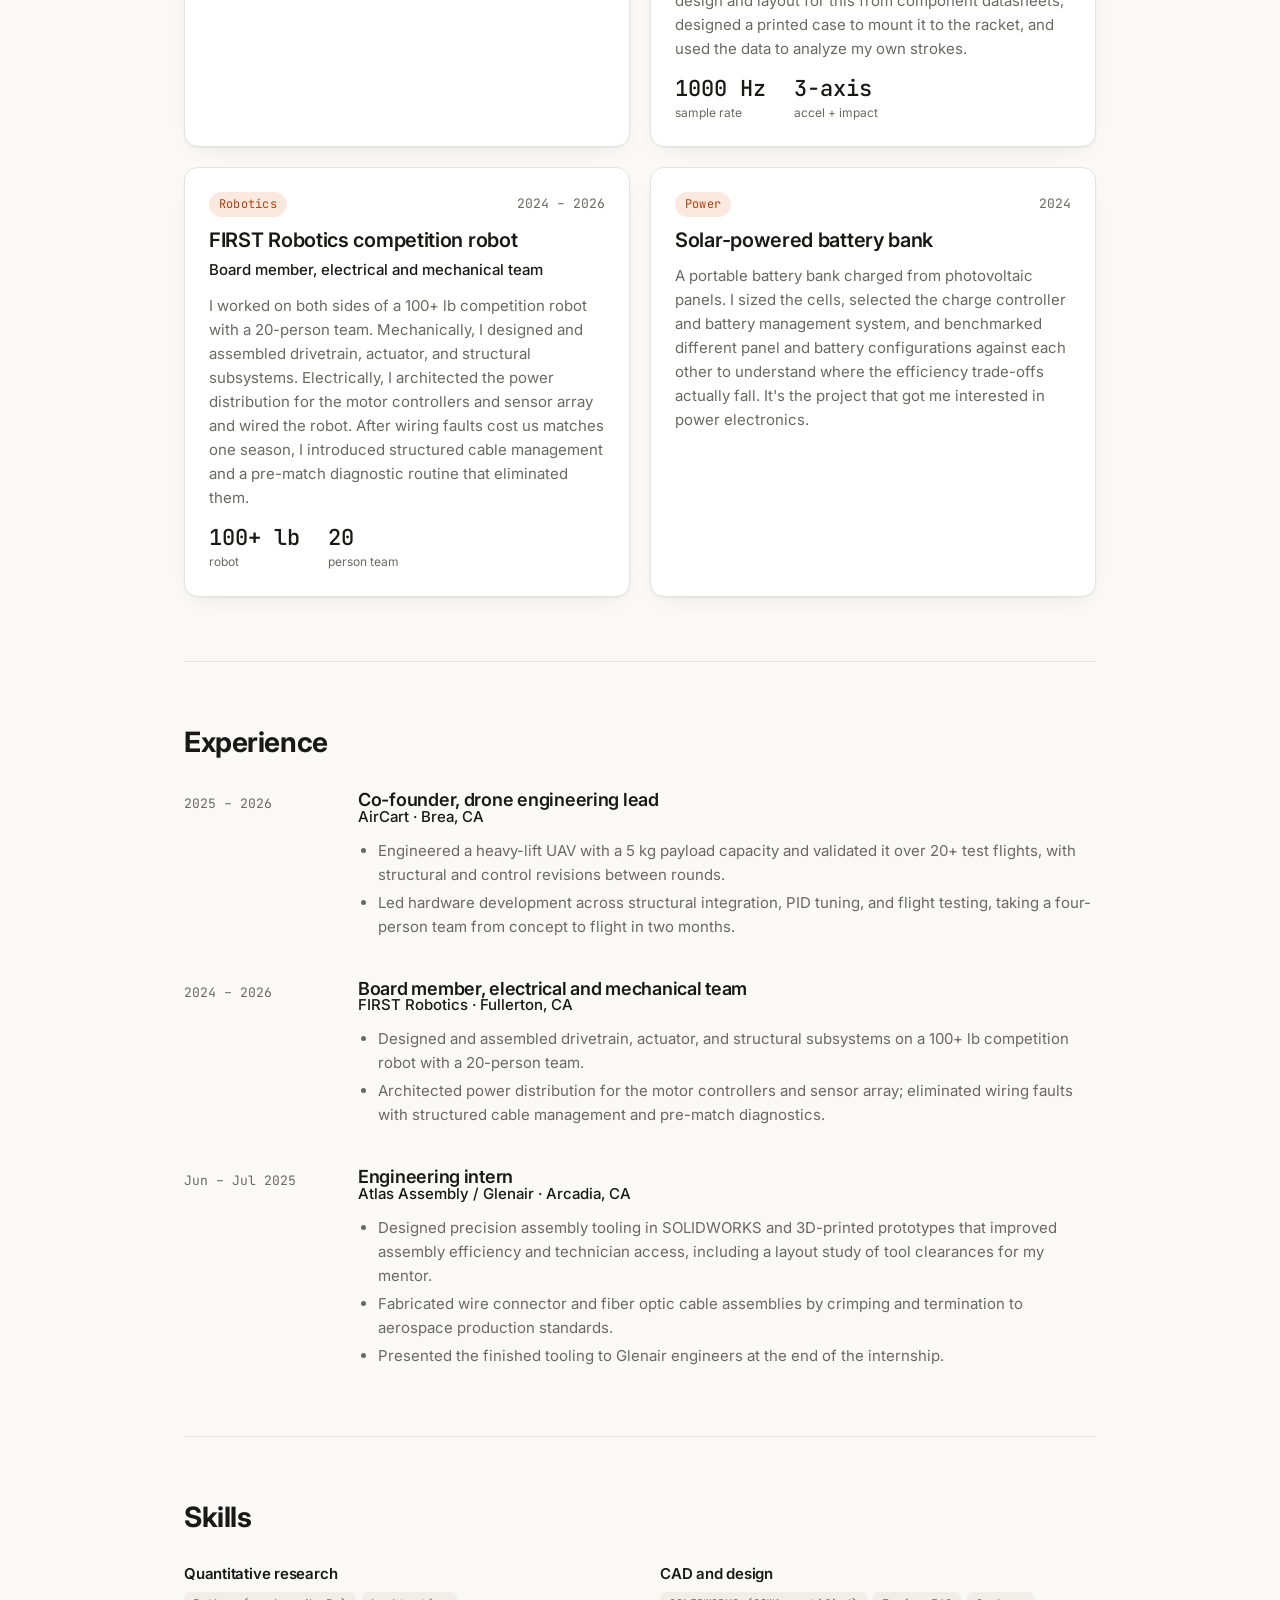
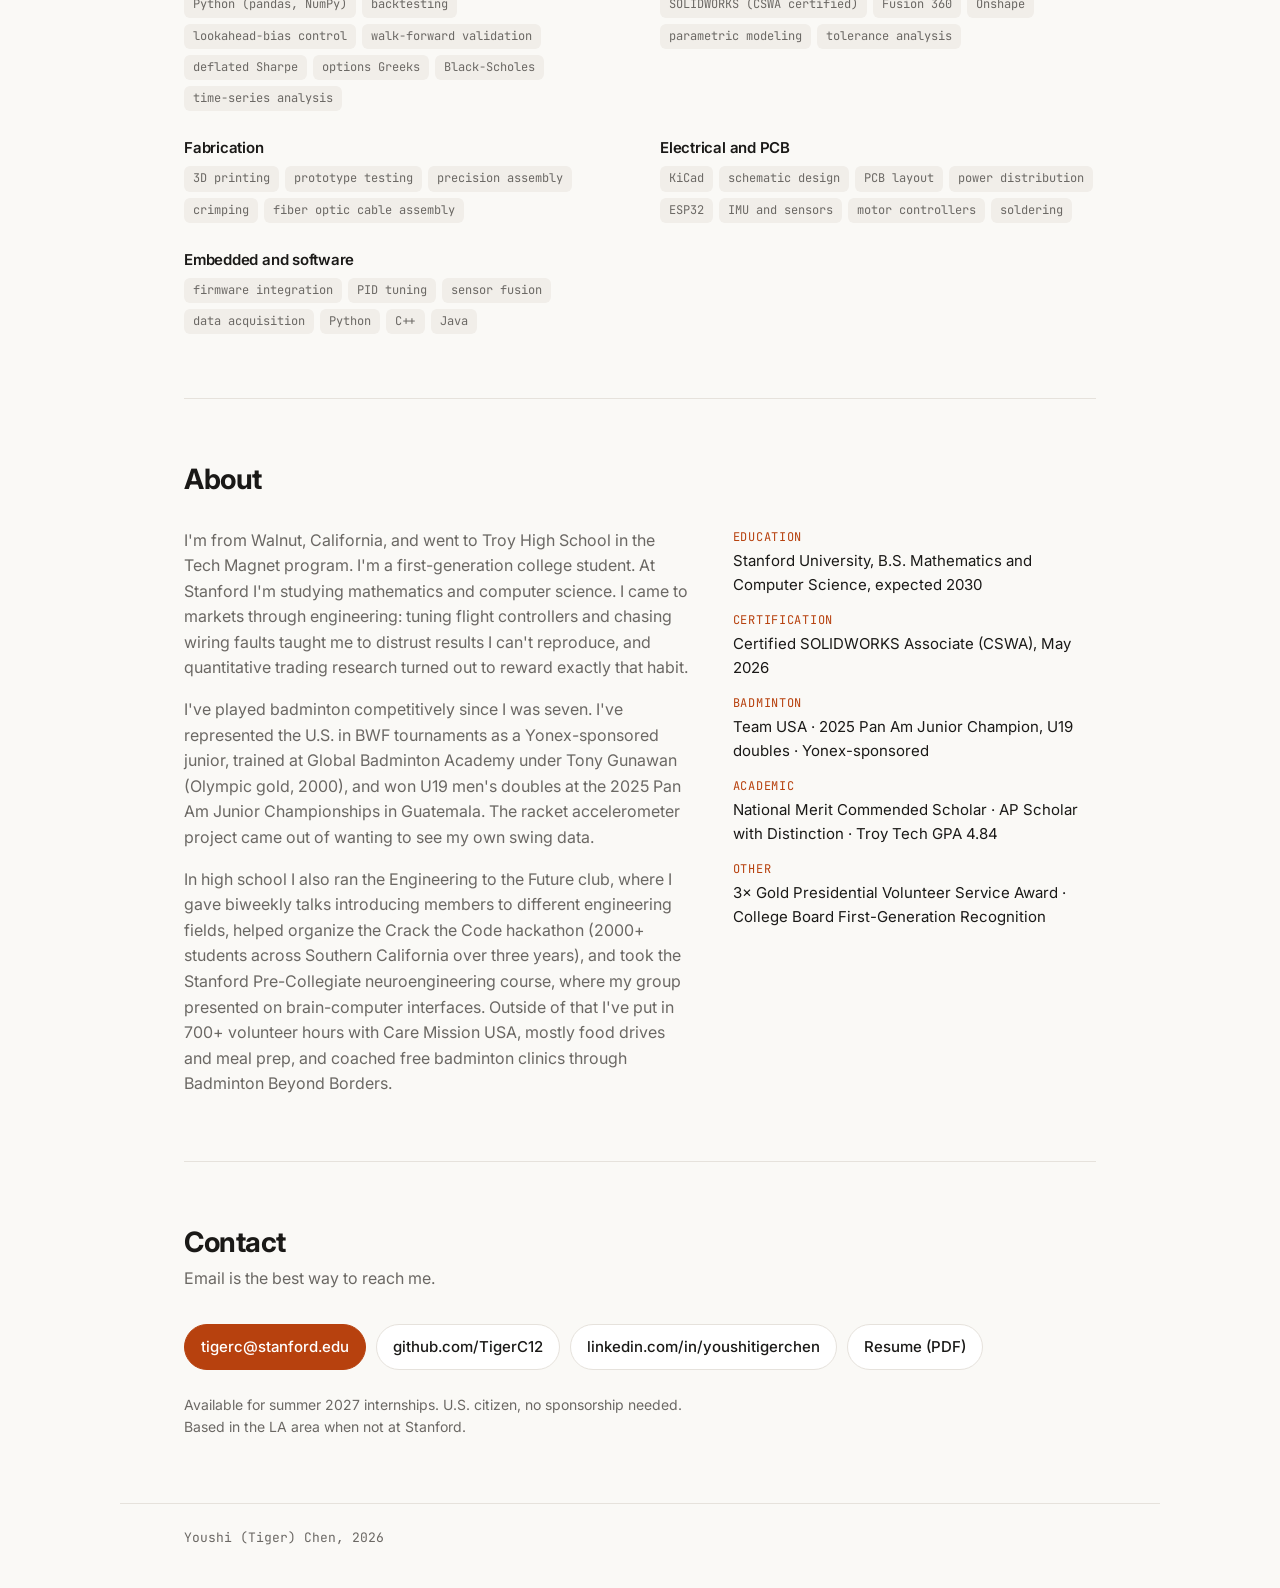
==== commit f0ae26f8: "Reframe site around math/CS and add quant research projects Co-Authored-By: Claude Fable 5.1 <norepl" ====
--- a/index.html
+++ b/index.html
@@ -4,9 +4,9 @@
   <meta charset="utf-8">
   <meta name="viewport" content="width=device-width, initial-scale=1">
   <title>Tiger Chen</title>
-  <meta name="description" content="Tiger Chen. Mechanical engineering student at Stanford (class of 2030). Drones, robotics, custom PCBs, and a filament recycler. Looking for a summer 2027 internship.">
+  <meta name="description" content="Tiger Chen. Math and computer science student at Stanford (class of 2030). Quantitative trading research, drones, robotics, and custom PCBs. Looking for a summer 2027 internship.">
   <meta property="og:title" content="Tiger Chen">
-  <meta property="og:description" content="Mechanical engineering student at Stanford. Looking for a summer 2027 internship.">
+  <meta property="og:description" content="Math and computer science student at Stanford. Quant research and hardware. Looking for a summer 2027 internship.">
   <meta property="og:image" content="img/aircart-drone.png">
   <link rel="icon" href="data:image/svg+xml,%3Csvg xmlns='http://www.w3.org/2000/svg' viewBox='0 0 32 32'%3E%3Crect width='32' height='32' rx='6' fill='%23b7410e'/%3E%3Ctext x='16' y='22' font-family='monospace' font-size='18' font-weight='700' fill='white' text-anchor='middle'%3ETC%3C/text%3E%3C/svg%3E">
   <link rel="preconnect" href="https://fonts.googleapis.com">
@@ -25,25 +25,26 @@
     <a href="#about">About</a>
     <a href="#contact">Contact</a>
   </nav>
-  <a class="btn btn-small" href="resume/Resume_Youshi_Tiger_Chen_Mechanical_Engineering.pdf" target="_blank" rel="noopener">Resume</a>
+  <a class="btn btn-small" href="resume/Resume_Youshi_Tiger_Chen.pdf" target="_blank" rel="noopener">Resume</a>
 </header>
 
 <main id="top">
 
   <!-- ============ HERO ============ -->
   <section class="hero">
-    <p class="eyebrow mono">Stanford University · B.S. Mechanical Engineering, minor in Computer Science · Class of 2030</p>
+    <p class="eyebrow mono">Stanford University · B.S. Mathematics and Computer Science · Class of 2030</p>
     <h1>Tiger Chen</h1>
     <p class="lede">
-      I'm a mechanical engineering student at Stanford. Before college I co-founded a drone delivery startup and led
-      its hardware, built mechanical and electrical subsystems for a FIRST Robotics competition robot, designed a
-      filament recycler that holds ±0.05 mm, and designed and laid out a custom ESP32 sensor board from scratch.
-      This past summer I built the force-feedback glove for a teleoperated robotic hand. I'm looking for a
-      <strong>summer 2027 internship</strong> in mechanical design, robotics, or hardware.
+      I'm a math and computer science student at Stanford with an engineer's background. Before college I co-founded a
+      drone delivery startup and led its hardware, built subsystems for a FIRST Robotics competition robot, and
+      designed a custom ESP32 sensor board from scratch. Now I apply the same rigor to markets: I build tools to
+      study options dealer positioning, backtest strategies on real quotes, and audit my own results until they
+      either hold up or die. I'm looking for a <strong>summer 2027 internship</strong> in quantitative trading or
+      research.
     </p>
     <div class="hero-actions">
       <a class="btn btn-primary" href="#projects">Projects</a>
-      <a class="btn" href="resume/Resume_Youshi_Tiger_Chen_Mechanical_Engineering.pdf" target="_blank" rel="noopener">Resume (PDF)</a>
+      <a class="btn" href="resume/Resume_Youshi_Tiger_Chen.pdf" target="_blank" rel="noopener">Resume (PDF)</a>
       <a class="btn" href="mailto:tigerc@stanford.edu">Email</a>
       <a class="btn" href="https://github.com/TigerC12" target="_blank" rel="noopener">GitHub</a>
       <a class="btn" href="https://www.linkedin.com/in/youshitigerchen" target="_blank" rel="noopener">LinkedIn</a>
@@ -57,6 +58,42 @@
     </div>
 
     <div class="grid">
+
+      <article class="card card-featured">
+        <div class="card-body">
+          <div class="card-top">
+            <span class="tag">Quant research · Python</span>
+            <span class="mono muted">2026 – present</span>
+          </div>
+          <h3>Options dealer positioning and 0DTE strategy research</h3>
+          <p class="role">Independent research</p>
+          <p>
+            I wanted to know whether the engineering habit of distrusting any result you can't reproduce would
+            survive contact with markets. I built a Python tool that computes dealer gamma (GEX), vanna, and charm
+            exposure, zero-gamma flip levels, and call/put walls from option open interest using Black-Scholes
+            Greeks, with strike-by-time heatmap dashboards and alerts running on a cloud VM. Then I backtested
+            GEX-gated 0DTE SPY breakout strategies over 268 trading days on real NBBO option quotes against
+            matched-null controls.
+          </p>
+        </div>
+        <div class="card-body">
+          <p>
+            The most useful thing I found was my own mistakes. Twice a strategy looked profitable until an audit
+            turned up lookahead bias: a confirmation signal that peeked four minutes ahead, and an exit-fill
+            convention that priced stops before they were knowable. Fixed, a 63% win rate became 36% and +1.7% per
+            trade became −5.5%, and live paper-trading fills agreed with the corrected numbers. After that I built a
+            four-stage validator (deflated Sharpe, cross-instrument replication, embargoed walk-forward, sealed
+            holdout). It has rejected all 202 hypotheses I've tested, including a SPY mean-reversion study against a
+            rolling-OLS cross-market fair value. I count the clean negative results as the output.
+          </p>
+          <ul class="stats">
+            <li><b>202</b><span>hypotheses tested, 0 survivors</span></li>
+            <li><b>2</b><span>lookahead bugs caught in self-audit</span></li>
+            <li><b>268</b><span>trading days backtested</span></li>
+          </ul>
+        </div>
+      </article>
+
 
       <article class="card card-featured">
         <div class="card-body">
@@ -89,6 +126,25 @@
 
       <article class="card">
         <div class="card-top">
+          <span class="tag">Quant · Pine Script</span>
+          <span class="mono muted">2026</span>
+        </div>
+        <h3>Intraday volume-anomaly signal</h3>
+        <p>
+          A 1-minute SPY/QQQ indicator that flags six Wyckoff volume patterns by scoring each bar's volume, range,
+          and wicks against trailing baselines (ratio or z-score). It is leak-free by construction: every reference
+          statistic is lagged one bar, signals confirm only at bar close, and the documented fill rule is the next
+          bar's open. Along the way I found and fixed a session-gap artifact where pre-market volume made the signal
+          fire almost every morning at the open.
+        </p>
+        <ul class="stats">
+          <li><b>6</b><span>patterns</span></li>
+          <li><b>0</b><span>lookahead</span></li>
+        </ul>
+      </article>
+
+      <article class="card">
+        <div class="card-top">
           <span class="tag">Robotics · Mechanical</span>
           <span class="mono muted">Summer 2026</span>
         </div>
@@ -252,6 +308,12 @@
     </div>
     <div class="skills">
       <div class="skill-group">
+        <h3>Quantitative research</h3>
+        <ul class="chips">
+          <li>Python (pandas, NumPy)</li><li>backtesting</li><li>lookahead-bias control</li><li>walk-forward validation</li><li>deflated Sharpe</li><li>options Greeks</li><li>Black-Scholes</li><li>time-series analysis</li>
+        </ul>
+      </div>
+      <div class="skill-group">
         <h3>CAD and design</h3>
         <ul class="chips">
           <li>SOLIDWORKS (CSWA certified)</li><li>Fusion 360</li><li>Onshape</li><li>parametric modeling</li><li>tolerance analysis</li>
@@ -287,7 +349,9 @@
       <div class="about-text">
         <p>
           I'm from Walnut, California, and went to Troy High School in the Tech Magnet program. I'm a first-generation
-          college student. At Stanford I'm doing a B.S. in mechanical engineering with a minor in computer science.
+          college student. At Stanford I'm studying mathematics and computer science. I came to markets through
+          engineering: tuning flight controllers and chasing wiring faults taught me to distrust results I can't
+          reproduce, and quantitative trading research turned out to reward exactly that habit.
         </p>
         <p>
           I've played badminton competitively since I was seven. I've represented the U.S. in BWF tournaments as a
@@ -305,7 +369,7 @@
         </p>
       </div>
       <dl class="facts">
-        <div><dt>Education</dt><dd>Stanford University, B.S. Mechanical Engineering, minor in Computer Science, expected 2030</dd></div>
+        <div><dt>Education</dt><dd>Stanford University, B.S. Mathematics and Computer Science, expected 2030</dd></div>
         <div><dt>Certification</dt><dd>Certified SOLIDWORKS Associate (CSWA), May 2026</dd></div>
         <div><dt>Badminton</dt><dd>Team USA · 2025 Pan Am Junior Champion, U19 doubles · Yonex-sponsored</dd></div>
         <div><dt>Academic</dt><dd>National Merit Commended Scholar · AP Scholar with Distinction · Troy Tech GPA 4.84</dd></div>
@@ -324,7 +388,7 @@
       <a class="btn btn-primary" href="mailto:tigerc@stanford.edu">tigerc@stanford.edu</a>
       <a class="btn" href="https://github.com/TigerC12" target="_blank" rel="noopener">github.com/TigerC12</a>
       <a class="btn" href="https://www.linkedin.com/in/youshitigerchen" target="_blank" rel="noopener">linkedin.com/in/youshitigerchen</a>
-      <a class="btn" href="resume/Resume_Youshi_Tiger_Chen_Mechanical_Engineering.pdf" target="_blank" rel="noopener">Resume (PDF)</a>
+      <a class="btn" href="resume/Resume_Youshi_Tiger_Chen.pdf" target="_blank" rel="noopener">Resume (PDF)</a>
     </div>
     <p class="muted small contact-note">
       Available for summer 2027 internships. U.S. citizen, no sponsorship needed. Based in the LA area when not at Stanford.
